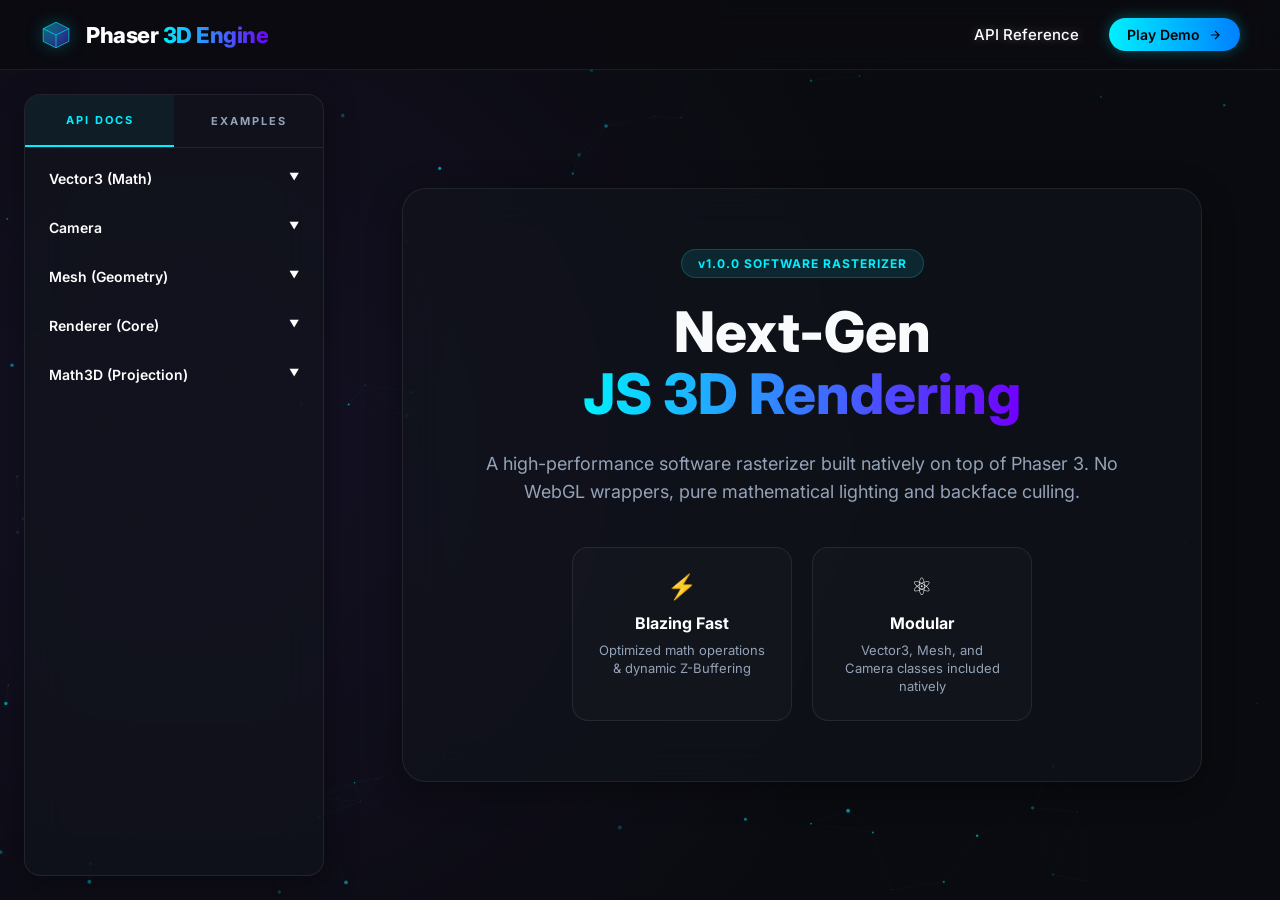
==== index.html @ f7ea9d10 "Initial commit" ====
<!DOCTYPE html>
<html lang="en">
<head>
    <meta charset="UTF-8" />
    <meta name="viewport" content="width=device-width, initial-scale=1.0"/>
    <title>Phaser 3D Engine – Documentation</title>
    <!-- Modern Fonts: Inter for UI, JetBrains Mono for Code -->
    <link rel="preconnect" href="https://fonts.googleapis.com">
    <link rel="preconnect" href="https://fonts.gstatic.com" crossorigin>
    <link href="https://fonts.googleapis.com/css2?family=Inter:wght@300;400;500;600;700;800&family=JetBrains+Mono:wght@400;500&display=swap" rel="stylesheet">
    <link rel="stylesheet" href="style.css" />
</head>
<body>

    <!-- Animated Particle Background -->
    <canvas id="bg-canvas"></canvas>

    <!-- Top Navigation -->
    <header class="topbar">
        <div class="topbar-inner">
            <div class="logo">
                <div class="logo-icon glow-effect">
                    <svg viewBox="0 0 100 100" fill="none" xmlns="http://www.w3.org/2000/svg">
                        <polygon points="50,10 90,30 90,70 50,90 10,70 10,30" fill="url(#grad1)" stroke="#00f0ff" stroke-width="2"/>
                        <polyline points="50,50 90,30" stroke="#00f0ff" stroke-width="2"/>
                        <polyline points="50,50 10,30" stroke="#00f0ff" stroke-width="2"/>
                        <polyline points="50,50 50,90" stroke="#00f0ff" stroke-width="2"/>
                        <defs>
                            <linearGradient id="grad1" x1="0%" y1="0%" x2="100%" y2="100%">
                                <stop offset="0%" style="stop-color:rgba(0, 240, 255, 0.4);stop-opacity:1" />
                                <stop offset="100%" style="stop-color:rgba(112, 0, 255, 0.4);stop-opacity:1" />
                            </linearGradient>
                        </defs>
                    </svg>
                </div>
                <span class="logo-text">Phaser <span class="gradient-text">3D Engine</span></span>
            </div>
            <nav class="nav-links">
                <a href="#" id="top-api-link" class="nav-tab active">API Reference</a>
                <a href="phaser 3D/index.html" class="nav-btn" target="_blank">
                    <span>Play Demo</span>
                    <svg width="14" height="14" viewBox="0 0 24 24" fill="none" stroke="currentColor" stroke-width="2"><path d="M5 12h14M12 5l7 7-7 7"/></svg>
                </a>
            </nav>
        </div>
    </header>

    <!-- Main Application Layout -->
    <div class="app-layout">
        
        <!-- Sidebar Navigation -->
        <aside class="sidebar glass-panel">
            <div class="sidebar-tabs">
                <button id="tab-docs" class="side-tab active">API DOCS</button>
                <button id="tab-examples" class="side-tab">EXAMPLES</button>
            </div>
            <div class="sidebar-scroll" id="sidebar-nav">
                <!-- Categories injected here by app.js -->
            </div>
        </aside>

        <!-- Main Workspace -->
        <main class="workspace">
            
            <!-- Documentation View (Shows API Reference) -->
            <div id="docs-view" class="docs-view glass-panel hidden fade-in">
                <div class="docs-content-scroll">
                    <div id="docs-content" class="markdown-body">
                        <!-- Markdown-like HTML injected here -->
                    </div>
                </div>
            </div>

            <!-- Welcome Hero View (Shown initially) -->
            <div id="welcome-hero" class="hero-view fade-in">
                <div class="hero-content glass-panel">
                    <div class="hero-badge">v1.0.0 SOFTWARE RASTERIZER</div>
                    <h1 class="hero-title">Next-Gen <br/><span class="gradient-text">JS 3D Rendering</span></h1>
                    <p class="hero-subtitle">A high-performance software rasterizer built natively on top of Phaser 3. No WebGL wrappers, pure mathematical lighting and backface culling.</p>
                    <div class="hero-features">
                        <div class="feature-card">
                            <div class="f-icon">⚡</div>
                            <h3>Blazing Fast</h3>
                            <p>Optimized math operations & dynamic Z-Buffering</p>
                        </div>
                        <div class="feature-card">
                            <div class="f-icon">⚛</div>
                            <h3>Modular</h3>
                            <p>Vector3, Mesh, and Camera classes included natively</p>
                        </div>
                    </div>
                </div>
            </div>

            <!-- Editor / Preview View (Shown when example is clicked) -->
            <div id="editor-view" class="editor-view hidden">
                
                <!-- Preview Canvas Panel -->
                <section class="preview-section glass-panel">
                    <div class="section-header">
                        <div class="header-left">
                            <div class="dot red"></div><div class="dot yellow"></div><div class="dot green"></div>
                            <span class="preview-title" id="preview-title">Interactive Demo</span>
                        </div>
                        <div class="header-right">
                            <div class="loader-ring hidden" id="iframe-loader"></div>
                        </div>
                    </div>
                    <div class="iframe-container">
                        <iframe id="demo-iframe" src="about:blank" title="Preview rendering"></iframe>
                    </div>
                </section>

                <!-- Code Editor Panel -->
                <section class="code-section glass-panel">
                    <div class="section-header">
                        <span class="preview-title">Source Code</span>
                        <button class="btn-copy" id="copy-btn">
                            <svg width="14" height="14" viewBox="0 0 24 24" fill="none" stroke="currentColor" stroke-width="2"><rect x="9" y="9" width="13" height="13" rx="2" ry="2"></rect><path d="M5 15H4a2 2 0 0 1-2-2V4a2 2 0 0 1 2-2h9a2 2 0 0 1 2 2v1"></path></svg>
                            Copy Code
                        </button>
                    </div>
                    <div class="code-scroll">
                        <pre><code id="code-output" class="language-javascript">// Select an example from the sidebar...</code></pre>
                    </div>
                </section>
                
            </div>
        </main>
    </div>

    <script src="app.js"></script>
</body>
</html>
---- style.css ----
/* CSS Variables for Premium Dark Theme */
:root {
    --bg-base: #0a0b10;
    --bg-glass: rgba(18, 20, 28, 0.65);
    --border-glass: rgba(255, 255, 255, 0.08);
    --text-main: #f8fafc;
    --text-muted: #94a3b8;
    --accent-primary: #00f0ff;
    --accent-secondary: #7000ff;
    --hover-bg: rgba(0, 240, 255, 0.1);
    
    /* Code Colors (One Dark Pro inspired) */
    --c-bg: #1e1e24;
    --c-keyword: #c678dd;
    --c-class: #e5c07b;
    --c-function: #61afef;
    --c-string: #98c379;
    --c-number: #d19a66;
    --c-comment: #5c6370;
    --c-operator: #56b6c2;
    --c-property: #e06c75;
}

* {
    margin: 0; padding: 0;
    box-sizing: border-box;
}

body {
    font-family: 'Inter', sans-serif;
    background-color: var(--bg-base);
    color: var(--text-main);
    overflow: hidden; /* No scroll on body */
    height: 100vh;
    display: flex;
    flex-direction: column;
}

/* Background Animation Canvas */
#bg-canvas {
    position: fixed;
    top: 0; left: 0;
    width: 100vw; height: 100vh;
    z-index: -1;
    background: radial-gradient(circle at 15% 50%, #151125, #0a0b10 60%);
}

/* Typography & Utility */
.gradient-text {
    background: linear-gradient(90deg, var(--accent-primary), var(--accent-secondary));
    -webkit-background-clip: text;
    -webkit-text-fill-color: transparent;
    background-clip: text;
}
.hidden { display: none !important; }
.fade-in { animation: fadeIn 0.5s ease forwards; }
@keyframes fadeIn {
    0% { opacity: 0; transform: translateY(10px); }
    100% { opacity: 1; transform: translateY(0); }
}

/* Glassmorphism Panels */
.glass-panel {
    background: var(--bg-glass);
    backdrop-filter: blur(20px);
    -webkit-backdrop-filter: blur(20px);
    border: 1px solid var(--border-glass);
    box-shadow: 0 8px 32px 0 rgba(0, 0, 0, 0.37);
}

/* Custom Scrollbar */
::-webkit-scrollbar { width: 8px; height: 8px; }
::-webkit-scrollbar-track { background: transparent; }
::-webkit-scrollbar-thumb { background: rgba(255, 255, 255, 0.2); border-radius: 4px; }
::-webkit-scrollbar-thumb:hover { background: rgba(255, 255, 255, 0.3); }

/* --- Topbar --- */
.topbar {
    height: 70px;
    width: 100%;
    z-index: 100;
    border-bottom: 1px solid var(--border-glass);
    background: rgba(10, 11, 16, 0.8);
    backdrop-filter: blur(12px);
}
.topbar-inner {
    max-width: 1800px;
    margin: 0 auto;
    height: 100%;
    display: flex;
    align-items: center;
    justify-content: space-between;
    padding: 0 40px;
}
.logo {
    display: flex;
    align-items: center;
    font-size: 22px;
    font-weight: 800;
    letter-spacing: -0.5px;
}
.logo-icon {
    width: 32px; height: 32px;
    margin-right: 14px;
    filter: drop-shadow(0 0 8px rgba(0, 240, 255, 0.5));
}
.logo-text { color: #fff; }

.nav-links { display: flex; align-items: center; gap: 30px; }
.nav-tab {
    color: var(--text-muted);
    text-decoration: none;
    font-weight: 500;
    font-size: 15px;
    transition: 0.3s;
}
.nav-tab:hover, .nav-tab.active { color: #fff; text-shadow: 0 0 10px rgba(255,255,255,0.3); }

.nav-btn {
    display: flex; align-items: center; gap: 8px;
    background: linear-gradient(90deg, #00f0ff, #0080ff);
    color: #000;
    text-decoration: none;
    padding: 8px 18px;
    border-radius: 30px;
    font-weight: 600;
    font-size: 14px;
    transition: 0.3s;
    box-shadow: 0 0 15px rgba(0, 240, 255, 0.3);
}
.nav-btn:hover {
    transform: translateY(-2px);
    box-shadow: 0 0 25px rgba(0, 240, 255, 0.6);
}

/* --- App Layout --- */
.app-layout {
    display: flex;
    flex: 1;
    overflow: hidden;
    max-width: 1800px;
    margin: 0 auto;
    width: 100%;
    padding: 24px;
    gap: 24px;
}

/* --- Sidebar --- */
.sidebar {
    width: 300px;
    border-radius: 16px;
    display: flex;
    flex-direction: column;
    overflow: hidden;
}
.sidebar-tabs {
    display: flex;
    border-bottom: 1px solid var(--border-glass);
}
.side-tab {
    flex: 1; background: transparent; color: var(--text-muted); border: none;
    padding: 18px 0; font-size: 11px; font-weight: 700; letter-spacing: 2px;
    cursor: pointer; transition: 0.2s; font-family: inherit; outline: none;
}
.side-tab:hover { color: #fff; background: rgba(255,255,255,0.03); }
.side-tab.active { color: var(--accent-primary); border-bottom: 2px solid var(--accent-primary); background: rgba(0, 240, 255, 0.05); }

/* --- Docs View --- */
.docs-view {
    position: absolute; inset: 0;
    border-radius: 16px; display: flex; flex-direction: column; overflow: hidden;
}
.docs-content-scroll { flex: 1; overflow-y: auto; padding: 60px; }
.markdown-body {
    max-width: 900px; margin: 0 auto; color: var(--text-main); line-height: 1.7; font-size: 15px;
}
.markdown-body h1 {
    font-size: 36px; font-weight: 800; background: linear-gradient(90deg, #00f0ff, #7000ff);
    background-clip: text; -webkit-background-clip: text; -webkit-text-fill-color: transparent;
    margin-bottom: 24px; padding-bottom: 16px; border-bottom: 1px solid var(--border-glass);
}
.markdown-body h2 { font-size: 24px; font-weight: 700; margin: 40px 0 16px 0; color: #fff; }
.markdown-body h3 { font-size: 18px; font-weight: 600; margin: 24px 0 12px 0; color: var(--accent-primary); }
.markdown-body p { margin-bottom: 16px; color: var(--text-muted); }
.markdown-body ul { margin-left: 24px; margin-bottom: 24px; color: var(--text-muted); }
.markdown-body li { margin-bottom: 8px; }
.markdown-body code {
    background: rgba(0,0,0,0.5); padding: 3px 6px; border-radius: 4px;
    font-family: 'JetBrains Mono', monospace; font-size: 13px; color: #e5c07b;
}
.markdown-body pre {
    background: var(--c-bg); padding: 16px; border-radius: 8px; overflow-x: auto;
    border: 1px solid #282c34; margin-bottom: 24px;
}
.markdown-body pre code { background: transparent; padding: 0; color: #abb2bf; font-size: 14px; }
.sidebar-scroll {
    flex: 1;
    overflow-y: auto;
    padding: 10px 0;
}
.cat-group { margin-bottom: 8px; }
.cat-title {
    padding: 12px 24px;
    font-size: 14px;
    font-weight: 600;
    color: #fff;
    cursor: pointer;
    display: flex; justify-content: space-between;
    transition: 0.2s;
}
.cat-title:hover { color: var(--accent-primary); background: rgba(255,255,255,0.03); }
.caret { font-size: 10px; transition: transform 0.3s; }
.cat-list { list-style: none; overflow: hidden; max-height: 0; transition: max-height 0.4s ease; }
.cat-list.open { max-height: 1000px; }
.cat-list li {
    padding: 10px 24px 10px 40px;
    font-size: 13px;
    color: var(--text-muted);
    cursor: pointer;
    position: relative;
    transition: 0.2s;
}
.cat-list li::before {
    content: ''; position: absolute; left: 24px; top: 50%; transform: translateY(-50%);
    width: 4px; height: 4px; border-radius: 50%; background: var(--border-glass);
    transition: 0.2s;
}
.cat-list li:hover { color: #fff; background: rgba(255,255,255,0.03); }
.cat-list li.active { color: var(--accent-primary); background: var(--hover-bg); }
.cat-list li.active::before { background: var(--accent-primary); box-shadow: 0 0 8px var(--accent-primary); }

/* --- Workspace / Main Panel --- */
.workspace {
    flex: 1;
    display: flex;
    flex-direction: column;
    position: relative;
}

/* Hero Screen */
.hero-view {
    position: absolute; inset: 0;
    display: flex; align-items: center; justify-content: center;
}
.hero-content {
    border-radius: 24px;
    padding: 60px;
    text-align: center;
    max-width: 800px;
}
.hero-badge {
    display: inline-block;
    padding: 6px 16px;
    border-radius: 20px;
    background: rgba(0, 240, 255, 0.1);
    color: var(--accent-primary);
    font-size: 12px; font-weight: 700; letter-spacing: 1px;
    margin-bottom: 24px; border: 1px solid rgba(0, 240, 255, 0.2);
}
.hero-title { font-size: 56px; font-weight: 800; line-height: 1.1; margin-bottom: 24px; }
.hero-subtitle { font-size: 18px; color: var(--text-muted); line-height: 1.6; margin-bottom: 40px; }
.hero-features { display: flex; gap: 20px; justify-content: center; }
.feature-card {
    background: rgba(255,255,255,0.02);
    border: 1px solid var(--border-glass);
    padding: 24px; border-radius: 16px; width: 220px;
}
.f-icon { font-size: 24px; margin-bottom: 12px; }
.feature-card h3 { font-size: 16px; margin-bottom: 8px; color: #fff; }
.feature-card p { font-size: 13px; color: var(--text-muted); line-height: 1.4; }

/* Editor View Split */
.editor-view {
    display: flex;
    flex-direction: column;
    gap: 24px;
    height: 100%;
}
@media(min-width: 1024px) {
    .editor-view { flex-direction: row; }
}

.preview-section, .code-section {
    flex: 1;
    border-radius: 16px;
    display: flex;
    flex-direction: column;
    overflow: hidden;
}

/* Sections Header */
.section-header {
    height: 50px;
    background: rgba(0,0,0,0.4);
    border-bottom: 1px solid var(--border-glass);
    display: flex; align-items: center; justify-content: space-between;
    padding: 0 20px;
}
.header-left { display: flex; align-items: center; gap: 8px; }
.dot { width: 12px; height: 12px; border-radius: 50%; }
.dot.red { background: #ff5f56; } .dot.yellow { background: #ffbd2e; } .dot.green { background: #27c93f; }
.preview-title { font-size: 13px; font-weight: 600; color: var(--text-muted); letter-spacing: 0.5px; margin-left: 10px; }

/* Iframe */
.iframe-container { flex: 1; position: relative; background: #000; }
.iframe-container iframe { width: 100%; height: 100%; border: none; }

/* Loader */
.loader-ring {
    width: 20px; height: 20px;
    border: 3px solid rgba(255,255,255,0.1);
    border-top-color: var(--accent-primary);
    border-radius: 50%;
    animation: spin 1s linear infinite;
}
@keyframes spin { to { transform: rotate(360deg); } }

/* Code Section */
.code-section { background: var(--c-bg); border: 1px solid #282c34; }
.btn-copy {
    display: flex; align-items: center; gap: 6px;
    background: transparent; color: var(--text-muted);
    border: 1px solid var(--border-glass);
    padding: 6px 12px; border-radius: 6px; cursor: pointer;
    font-family: inherit; font-size: 12px; font-weight: 500; transition: 0.2s;
}
.btn-copy:hover { color: #fff; background: rgba(255,255,255,0.1); }
.code-scroll { flex: 1; overflow: auto; padding: 20px; }
.code-scroll pre { font-family: 'JetBrains Mono', monospace; font-size: 14px; line-height: 1.6; color: var(--text-main); }

/* Syntax Tokens */
.tk-keyword { color: var(--c-keyword); font-style: italic; }
.tk-class { color: var(--c-class); }
.tk-func { color: var(--c-function); }
.tk-string { color: var(--c-string); }
.tk-number { color: var(--c-number); }
.tk-comment { color: var(--c-comment); font-style: italic; }
.tk-operator { color: var(--c-operator); }
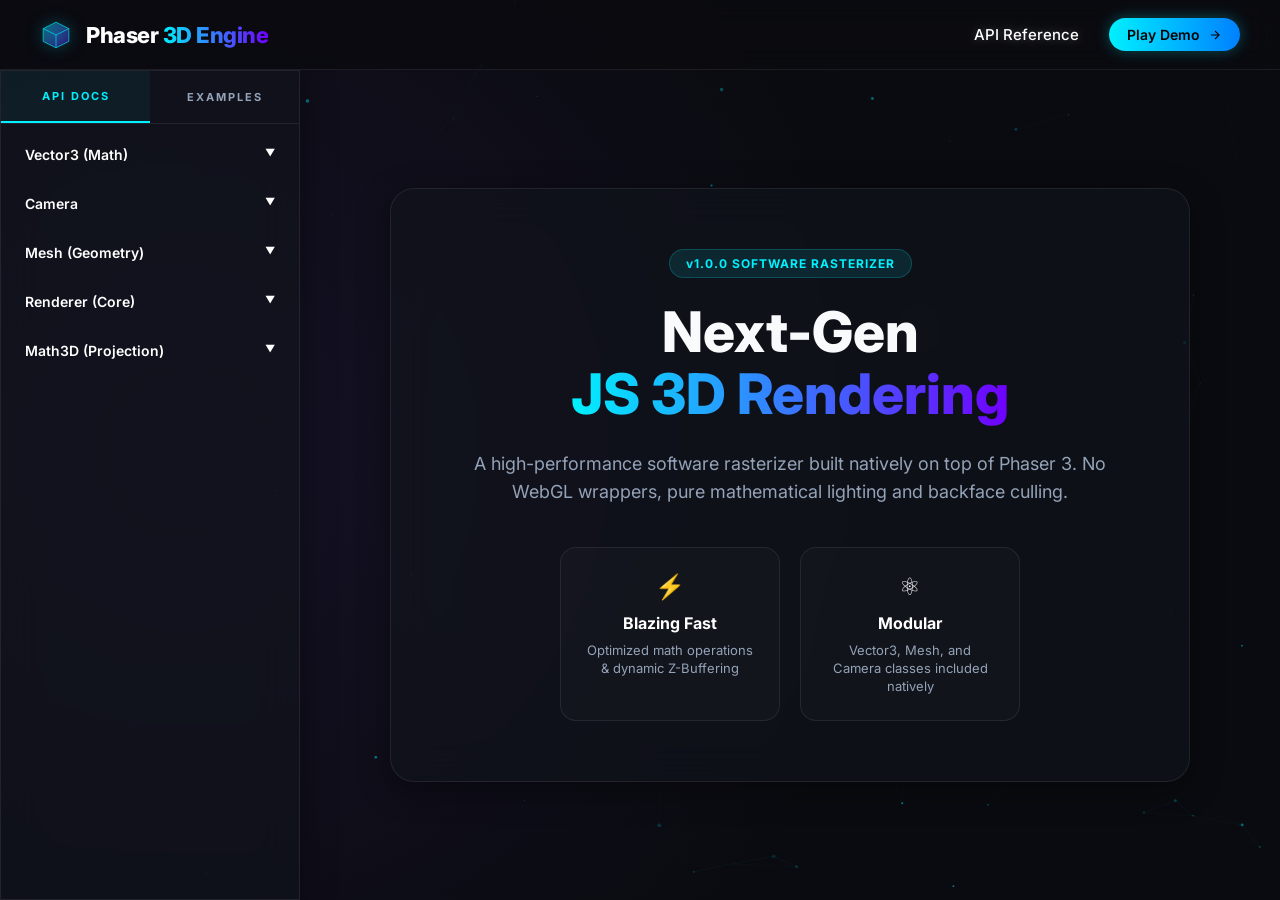
==== commit 7117b8d1: "Fix: Implement 3-column layout for examples and fix Play Demo link with dedicated demo.html" ====
--- a/index.html
+++ b/index.html
@@ -37,7 +37,7 @@
             </div>
             <nav class="nav-links">
                 <a href="#" id="top-api-link" class="nav-tab active">API Reference</a>
-                <a href="phaser 3D/index.html" class="nav-btn" target="_blank">
+                <a href="phaser3D/demo.html" class="nav-btn" target="_blank">
                     <span>Play Demo</span>
                     <svg width="14" height="14" viewBox="0 0 24 24" fill="none" stroke="currentColor" stroke-width="2"><path d="M5 12h14M12 5l7 7-7 7"/></svg>
                 </a>
--- a/style.css
+++ b/style.css
@@ -138,20 +138,22 @@
     display: flex;
     flex: 1;
     overflow: hidden;
-    max-width: 1800px;
-    margin: 0 auto;
+    max-width: 100%;
+    margin: 0;
     width: 100%;
-    padding: 24px;
-    gap: 24px;
+    gap: 0;
+    padding: 0;
 }
 
 /* --- Sidebar --- */
 .sidebar {
     width: 300px;
-    border-radius: 16px;
+    border-radius: 0;
+    border-right: 1px solid var(--border-glass);
     display: flex;
     flex-direction: column;
     overflow: hidden;
+    flex-shrink: 0;
 }
 .sidebar-tabs {
     display: flex;
@@ -269,20 +271,30 @@
 .feature-card h3 { font-size: 16px; margin-bottom: 8px; color: #fff; }
 .feature-card p { font-size: 13px; color: var(--text-muted); line-height: 1.4; }
 
-/* Editor View Split */
+/* Editor View Split (3 Columns) */
 .editor-view {
     display: flex;
-    flex-direction: column;
-    gap: 24px;
+    flex-direction: row; 
     height: 100%;
-}
-@media(min-width: 1024px) {
-    .editor-view { flex-direction: row; }
+    width: 100%;
+}
+
+.preview-section {
+    flex: 1.3;
+    display: flex;
+    flex-direction: column;
+    border-right: 1px solid var(--border-glass);
+    background: #000;
+}
+
+.code-section {
+    flex: 1;
+    display: flex;
+    flex-direction: column;
+    background: var(--c-bg);
 }
 
 .preview-section, .code-section {
-    flex: 1;
-    border-radius: 16px;
     display: flex;
     flex-direction: column;
     overflow: hidden;
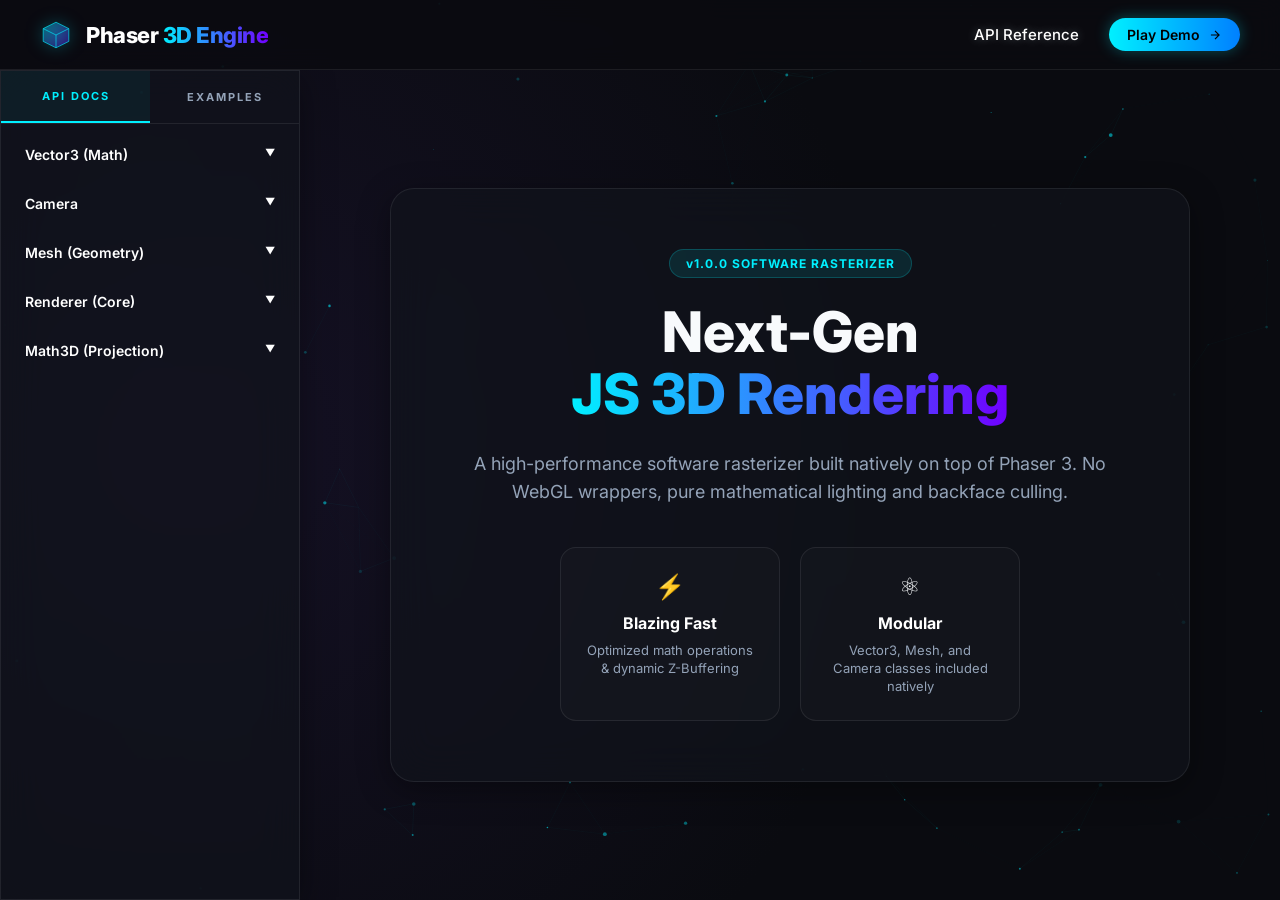
==== commit c773a925: "UI: Stabilize 3-column layout with wide Implementation view and Visor attached to sidebar" ====
--- a/index.html
+++ b/index.html
@@ -95,12 +95,12 @@
             <!-- Editor / Preview View (Shown when example is clicked) -->
             <div id="editor-view" class="editor-view hidden">
                 
-                <!-- Preview Canvas Panel -->
-                <section class="preview-section glass-panel">
+                <!-- Preview / Visor Panel (Attached to Sidebar) -->
+                <section class="preview-section glass-panel" id="visor-panel">
                     <div class="section-header">
                         <div class="header-left">
                             <div class="dot red"></div><div class="dot yellow"></div><div class="dot green"></div>
-                            <span class="preview-title" id="preview-title">Interactive Demo</span>
+                            <span class="preview-title" id="preview-title">Visor Rendering</span>
                         </div>
                         <div class="header-right">
                             <div class="loader-ring hidden" id="iframe-loader"></div>
@@ -111,10 +111,10 @@
                     </div>
                 </section>
 
-                <!-- Code Editor Panel -->
+                <!-- Code Editor Panel (Main Visibility on the Right) -->
                 <section class="code-section glass-panel">
                     <div class="section-header">
-                        <span class="preview-title">Source Code</span>
+                        <span class="preview-title">Implementation Details</span>
                         <button class="btn-copy" id="copy-btn">
                             <svg width="14" height="14" viewBox="0 0 24 24" fill="none" stroke="currentColor" stroke-width="2"><rect x="9" y="9" width="13" height="13" rx="2" ry="2"></rect><path d="M5 15H4a2 2 0 0 1-2-2V4a2 2 0 0 1 2-2h9a2 2 0 0 1 2 2v1"></path></svg>
                             Copy Code
--- a/style.css
+++ b/style.css
@@ -280,7 +280,7 @@
 }
 
 .preview-section {
-    flex: 1.3;
+    flex: 0.7;
     display: flex;
     flex-direction: column;
     border-right: 1px solid var(--border-glass);
@@ -288,7 +288,7 @@
 }
 
 .code-section {
-    flex: 1;
+    flex: 2;
     display: flex;
     flex-direction: column;
     background: var(--c-bg);
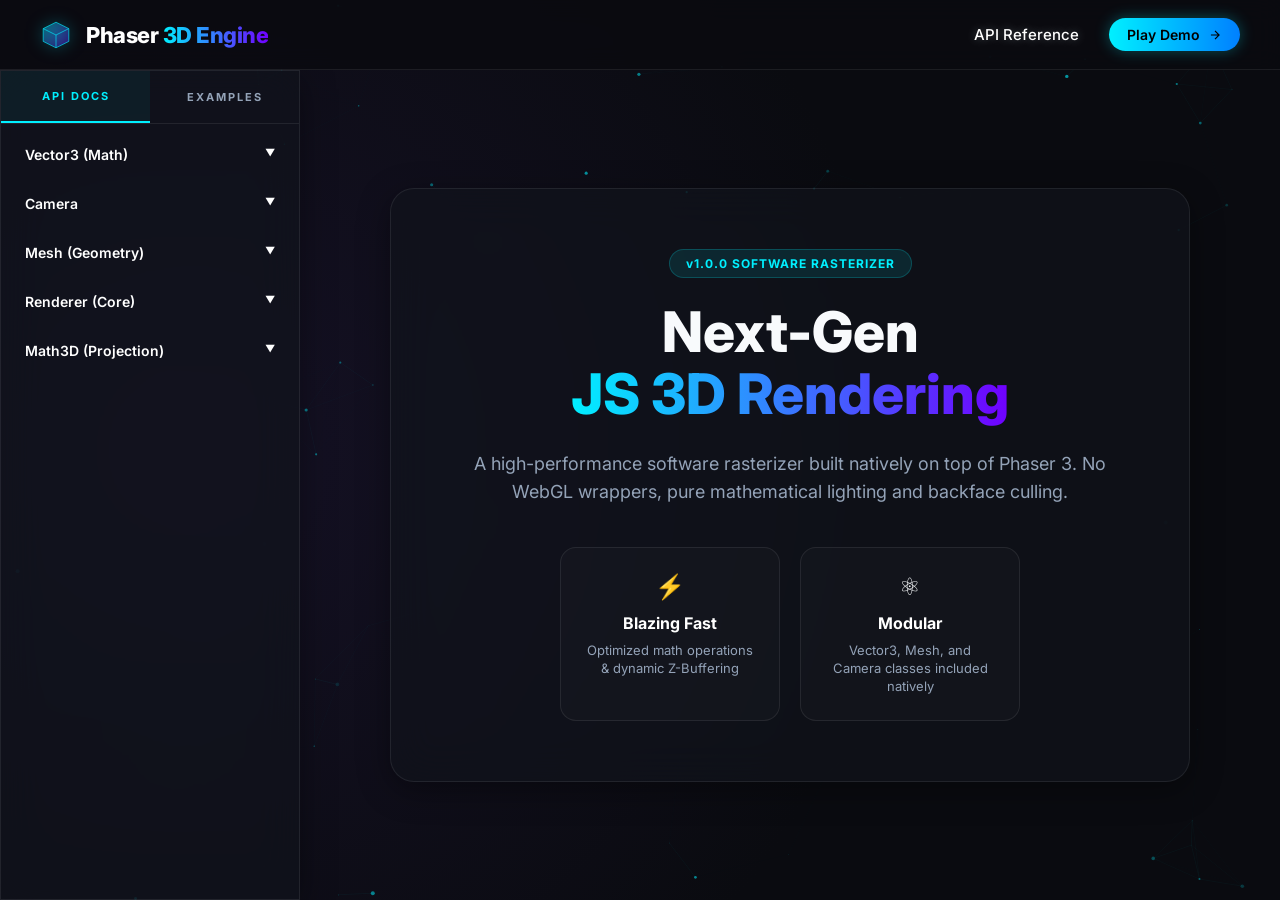
==== commit 0497eb6e: "UI: Implement horizontal resizer for source code panel" ====
--- a/index.html
+++ b/index.html
@@ -110,6 +110,8 @@
                         <iframe id="demo-iframe" src="about:blank" title="Preview rendering"></iframe>
                     </div>
                 </section>
+                
+                <div id="panel-resizer" class="resizer"></div>
 
                 <!-- Code Editor Panel (Main Visibility on the Right) -->
                 <section class="code-section glass-panel">
--- a/style.css
+++ b/style.css
@@ -281,17 +281,38 @@
 
 .preview-section {
     flex: 0.7;
-    display: flex;
-    flex-direction: column;
-    border-right: 1px solid var(--border-glass);
+    min-width: 200px; /* Prevent total collapse */
+    display: flex;
+    flex-direction: column;
     background: #000;
 }
 
 .code-section {
     flex: 2;
+    min-width: 300px; /* Keep code readable */
     display: flex;
     flex-direction: column;
     background: var(--c-bg);
+}
+
+.resizer {
+    width: 6px;
+    background: transparent;
+    cursor: col-resize;
+    position: relative;
+    z-index: 10;
+    transition: background 0.2s;
+    border-left: 1px solid var(--border-glass);
+}
+
+.resizer:hover, .resizer.dragging {
+    background: var(--c-primary);
+    width: 6px;
+}
+
+/* Helper to prevent iframe from capturing mouse during resize */
+.resizing-active iframe {
+    pointer-events: none;
 }
 
 .preview-section, .code-section {
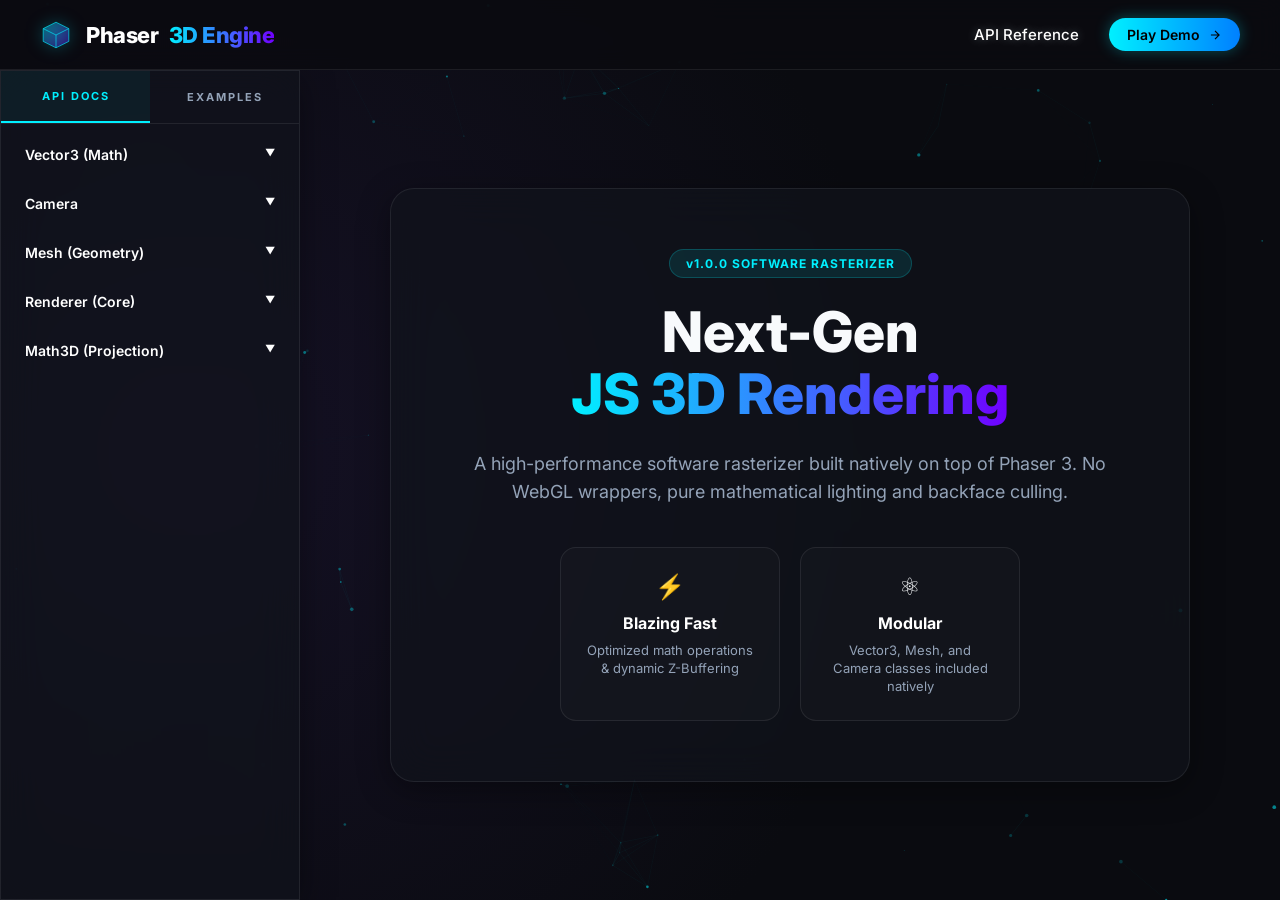
==== commit 20efd10b: "UI: Implement mobile responsive layout and menu" ====
--- a/index.html
+++ b/index.html
@@ -18,6 +18,13 @@
     <!-- Top Navigation -->
     <header class="topbar">
         <div class="topbar-inner">
+            <button class="menu-btn" id="menu-btn" aria-label="Toggle Menu">
+                <svg width="24" height="24" viewBox="0 0 24 24" fill="none" stroke="currentColor" stroke-width="2">
+                    <line x1="3" y1="12" x2="21" y2="12"></line>
+                    <line x1="3" y1="6" x2="21" y2="6"></line>
+                    <line x1="3" y1="18" x2="21" y2="18"></line>
+                </svg>
+            </button>
             <div class="logo">
                 <div class="logo-icon glow-effect">
                     <svg viewBox="0 0 100 100" fill="none" xmlns="http://www.w3.org/2000/svg">
@@ -47,6 +54,7 @@
 
     <!-- Main Application Layout -->
     <div class="app-layout">
+        <div class="sidebar-overlay" id="sidebar-overlay"></div>
         
         <!-- Sidebar Navigation -->
         <aside class="sidebar glass-panel">
--- a/style.css
+++ b/style.css
@@ -105,6 +105,18 @@
     filter: drop-shadow(0 0 8px rgba(0, 240, 255, 0.5));
 }
 .logo-text { color: #fff; }
+.logo-text .gradient-text { margin-left: 6px; }
+
+/* Menu Button (Mobile) */
+.menu-btn {
+    display: none;
+    background: transparent;
+    border: none;
+    color: #fff;
+    cursor: pointer;
+    padding: 10px;
+    margin-right: 10px;
+}
 
 .nav-links { display: flex; align-items: center; gap: 30px; }
 .nav-tab {
@@ -145,6 +157,15 @@
     padding: 0;
 }
 
+.sidebar-overlay {
+    display: none;
+    position: fixed;
+    inset: 0;
+    background: rgba(0,0,0,0.5);
+    backdrop-filter: blur(4px);
+    z-index: 150;
+}
+
 /* --- Sidebar --- */
 .sidebar {
     width: 300px;
@@ -369,3 +390,86 @@
 .tk-number { color: var(--c-number); }
 .tk-comment { color: var(--c-comment); font-style: italic; }
 .tk-operator { color: var(--c-operator); }
+
+/* --- Responsive Media Queries --- */
+@media (max-width: 1024px) {
+    .hero-title { font-size: 42px; }
+    .hero-subtitle { font-size: 16px; }
+    .topbar-inner { padding: 0 20px; }
+}
+
+@media (max-width: 768px) {
+    body { overflow-y: auto; } /* Allow overall scroll on mobile if needed */
+    
+    .menu-btn { display: block; }
+    .nav-links { display: none; } /* Hide regular nav on mobile */
+    
+    .app-layout {
+        flex-direction: column;
+        overflow: visible;
+    }
+    
+    .sidebar {
+        position: fixed;
+        left: -300px;
+        top: 70px;
+        height: calc(100vh - 70px);
+        z-index: 200;
+        transition: transform 0.3s cubic-bezier(0.4, 0, 0.2, 1);
+        border-right: 1px solid var(--border-glass);
+    }
+    
+    .sidebar.sidebar-open {
+        transform: translateX(300px);
+    }
+    
+    .sidebar-overlay.active {
+        display: block;
+    }
+    
+    .workspace {
+        min-height: calc(100vh - 70px);
+        position: relative;
+    }
+    
+    .hero-view {
+        position: relative;
+        padding: 40px 20px;
+        height: auto;
+    }
+    
+    .hero-content { padding: 30px; }
+    .hero-title { font-size: 32px; }
+    .hero-features { flex-direction: column; align-items: center; }
+    .feature-card { width: 100%; max-width: 300px; }
+    
+    .editor-view {
+        flex-direction: column;
+        height: auto;
+    }
+    
+    .preview-section {
+        flex: none;
+        height: 350px;
+        position: sticky;
+        top: 0;
+        z-index: 50;
+    }
+    
+    .resizer { display: none !important; }
+    
+    .code-section {
+        flex: none;
+        height: auto;
+        min-height: 400px;
+    }
+    
+    .docs-view {
+        position: relative;
+        height: auto;
+    }
+    
+    .docs-content-scroll { padding: 30px 20px; }
+    
+    .logo-text { font-size: 18px; }
+}
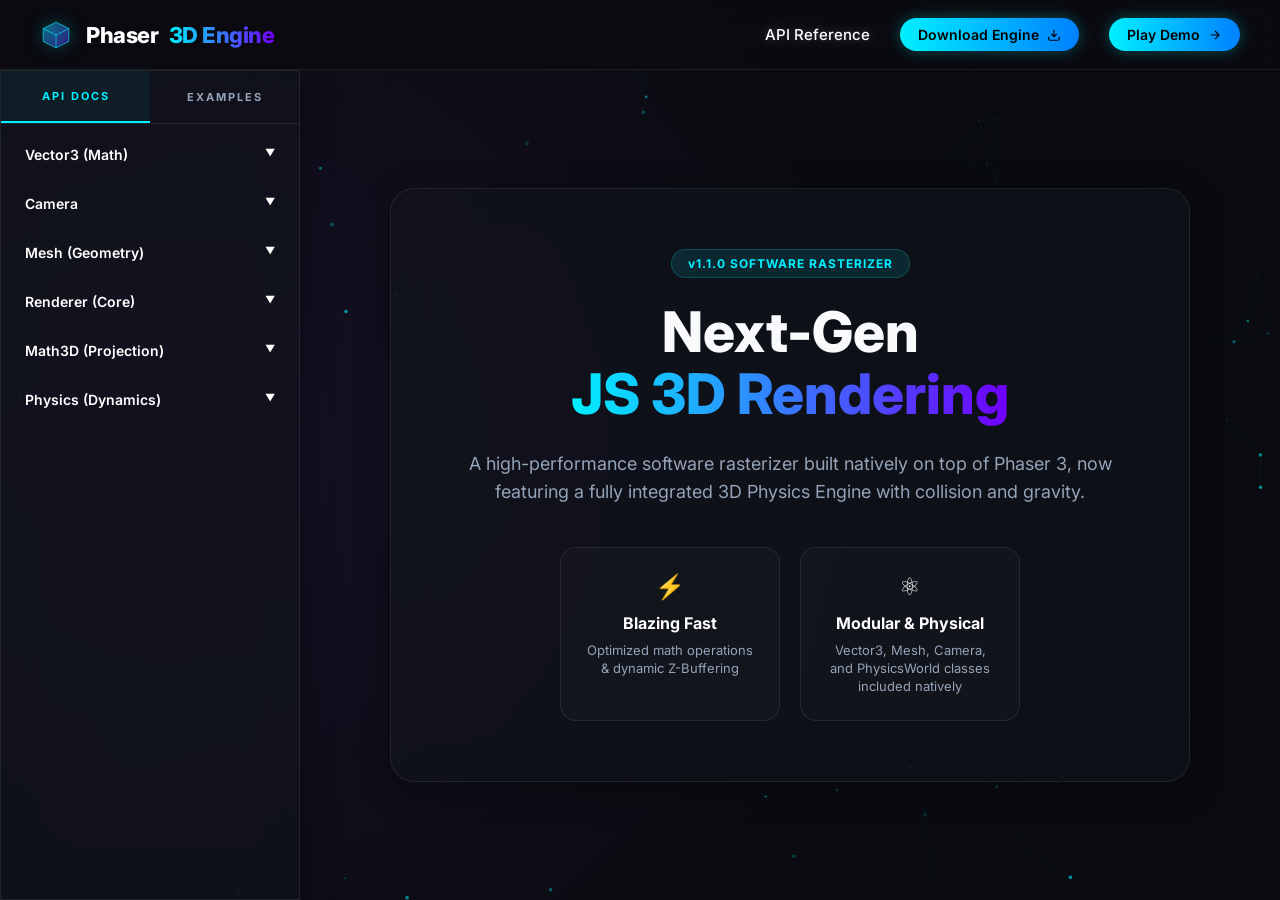
==== commit e77323e5: "update to v1.1.0" ====
--- a/index.html
+++ b/index.html
@@ -44,6 +44,10 @@
             </div>
             <nav class="nav-links">
                 <a href="#" id="top-api-link" class="nav-tab active">API Reference</a>
+                <a href="phaser3D_v1.1.0.zip" class="nav-btn" download>
+                    <span>Download Engine</span>
+                    <svg width="14" height="14" viewBox="0 0 24 24" fill="none" stroke="currentColor" stroke-width="2"><path d="M21 15v4a2 2 0 0 1-2 2H5a2 2 0 0 1-2-2v-4M7 10l5 5 5-5M12 15V3"/></svg>
+                </a>
                 <a href="phaser3D/demo.html" class="nav-btn" target="_blank">
                     <span>Play Demo</span>
                     <svg width="14" height="14" viewBox="0 0 24 24" fill="none" stroke="currentColor" stroke-width="2"><path d="M5 12h14M12 5l7 7-7 7"/></svg>
@@ -82,9 +86,9 @@
             <!-- Welcome Hero View (Shown initially) -->
             <div id="welcome-hero" class="hero-view fade-in">
                 <div class="hero-content glass-panel">
-                    <div class="hero-badge">v1.0.0 SOFTWARE RASTERIZER</div>
+                    <div class="hero-badge">v1.1.0 SOFTWARE RASTERIZER</div>
                     <h1 class="hero-title">Next-Gen <br/><span class="gradient-text">JS 3D Rendering</span></h1>
-                    <p class="hero-subtitle">A high-performance software rasterizer built natively on top of Phaser 3. No WebGL wrappers, pure mathematical lighting and backface culling.</p>
+                    <p class="hero-subtitle">A high-performance software rasterizer built natively on top of Phaser 3, now featuring a fully integrated 3D Physics Engine with collision and gravity.</p>
                     <div class="hero-features">
                         <div class="feature-card">
                             <div class="f-icon">⚡</div>
@@ -93,8 +97,8 @@
                         </div>
                         <div class="feature-card">
                             <div class="f-icon">⚛</div>
-                            <h3>Modular</h3>
-                            <p>Vector3, Mesh, and Camera classes included natively</p>
+                            <h3>Modular & Physical</h3>
+                            <p>Vector3, Mesh, Camera, and PhysicsWorld classes included natively</p>
                         </div>
                     </div>
                 </div>
